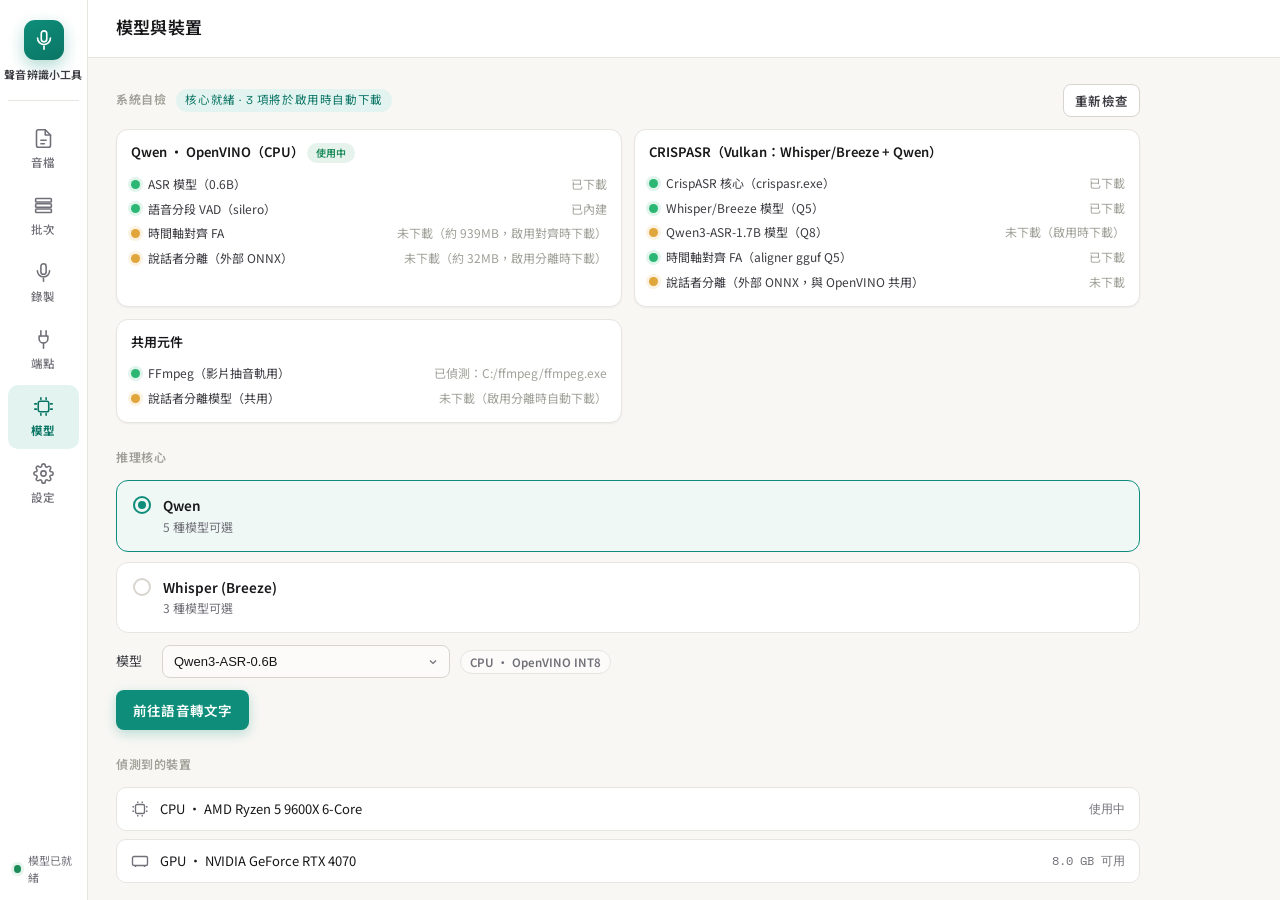
==== webview/index.html @ a803c97b "feat: split/merge subtitle lines in the editor, keeping the timeline (upstream #19) Shift+Enter whil" ====
<!DOCTYPE html>
<html lang="zh-Hant">
<head>
<meta charset="utf-8">
<meta name="viewport" content="width=device-width, initial-scale=1, viewport-fit=cover">
<title>聲音辨識小工具</title>
<link rel="icon" type="image/png" href="favicon.png">
<link rel="preconnect" href="https://fonts.googleapis.com">
<link rel="preconnect" href="https://fonts.gstatic.com" crossorigin>
<link href="https://fonts.googleapis.com/css2?family=Space+Grotesk:wght@500;600;700&family=Noto+Sans+TC:wght@400;500;700&family=Space+Mono:wght@400;700&display=swap" rel="stylesheet">
<link rel="stylesheet" href="css/app.css">
</head>
<body>
<div class="app">

  <!-- ════════════ 側欄 ════════════ -->
  <aside class="sidebar">
    <div class="brand">
      <div class="logo" title="聲音辨識小工具">
        <svg viewBox="0 0 24 24" fill="none" stroke="currentColor" stroke-width="1.8" stroke-linecap="round" stroke-linejoin="round">
          <rect x="9" y="2" width="6" height="12" rx="3"></rect>
          <path d="M5 10a7 7 0 0 0 14 0"></path>
          <line x1="12" y1="19" x2="12" y2="22"></line>
        </svg>
      </div>
      <div class="name">聲音辨識小工具</div>
    </div>

    <nav class="nav" id="nav">
      <button class="nav-item active" data-view="file">
        <svg viewBox="0 0 24 24" fill="none" stroke="currentColor" stroke-width="1.8" stroke-linecap="round" stroke-linejoin="round"><path d="M14 2H6a2 2 0 0 0-2 2v16a2 2 0 0 0 2 2h12a2 2 0 0 0 2-2V8z"/><path d="M14 2v6h6"/><path d="M9 14h6M9 18h4"/></svg>
        <span class="lbl" data-i18n="nav.file">音檔</span>
      </button>
      <button class="nav-item" data-view="batch">
        <svg viewBox="0 0 24 24" fill="none" stroke="currentColor" stroke-width="1.8" stroke-linecap="round" stroke-linejoin="round"><rect x="3" y="4" width="18" height="4" rx="1"/><rect x="3" y="10" width="18" height="4" rx="1"/><rect x="3" y="16" width="18" height="4" rx="1"/></svg>
        <span class="lbl" data-i18n="nav.batch">批次</span>
      </button>
      <button class="nav-item" data-view="record">
        <svg viewBox="0 0 24 24" fill="none" stroke="currentColor" stroke-width="1.8" stroke-linecap="round" stroke-linejoin="round"><rect x="9" y="2" width="6" height="12" rx="3"/><path d="M5 10a7 7 0 0 0 14 0"/><line x1="12" y1="19" x2="12" y2="22"/></svg>
        <span class="lbl" data-i18n="nav.record">錄製</span>
      </button>
      <button class="nav-item" data-view="endpoint">
        <svg viewBox="0 0 24 24" fill="none" stroke="currentColor" stroke-width="1.8" stroke-linecap="round" stroke-linejoin="round"><path d="M9 2v6M15 2v6"/><path d="M7 8h10v3a5 5 0 0 1-10 0z"/><path d="M12 16v6"/></svg>
        <span class="lbl" data-i18n="nav.endpoint">端點</span>
      </button>
      <button class="nav-item" data-view="model">
        <svg viewBox="0 0 24 24" fill="none" stroke="currentColor" stroke-width="1.8" stroke-linecap="round" stroke-linejoin="round"><rect x="6" y="6" width="12" height="12" rx="2"/><path d="M9 2v2M15 2v2M9 20v2M15 20v2M2 9h2M2 15h2M20 9h2M20 15h2"/></svg>
        <span class="lbl" data-i18n="nav.model">模型</span>
      </button>
      <button class="nav-item" data-view="settings">
        <svg viewBox="0 0 24 24" fill="none" stroke="currentColor" stroke-width="1.8" stroke-linecap="round" stroke-linejoin="round"><circle cx="12" cy="12" r="3"/><path d="M19.4 15a1.65 1.65 0 0 0 .33 1.82l.06.06a2 2 0 1 1-2.83 2.83l-.06-.06a1.65 1.65 0 0 0-1.82-.33 1.65 1.65 0 0 0-1 1.51V21a2 2 0 0 1-4 0v-.09A1.65 1.65 0 0 0 9 19.4a1.65 1.65 0 0 0-1.82.33l-.06.06a2 2 0 1 1-2.83-2.83l.06-.06a1.65 1.65 0 0 0 .33-1.82 1.65 1.65 0 0 0-1.51-1H3a2 2 0 0 1 0-4h.09A1.65 1.65 0 0 0 4.6 9a1.65 1.65 0 0 0-.33-1.82l-.06-.06a2 2 0 1 1 2.83-2.83l.06.06a1.65 1.65 0 0 0 1.82.33H9a1.65 1.65 0 0 0 1-1.51V3a2 2 0 0 1 4 0v.09a1.65 1.65 0 0 0 1 1.51 1.65 1.65 0 0 0 1.82-.33l.06-.06a2 2 0 1 1 2.83 2.83l-.06.06a1.65 1.65 0 0 0-.33 1.82V9a1.65 1.65 0 0 0 1.51 1H21a2 2 0 0 1 0 4h-.09a1.65 1.65 0 0 0-1.51 1z"/></svg>
        <span class="lbl" data-i18n="nav.settings">設定</span>
      </button>
    </nav>

    <div class="side-foot">
      <div class="status-dot" id="model-status">
        <span class="dot"></span><span class="t">模型已就緒</span>
      </div>
    </div>
  </aside>

  <!-- ════════════ 主區 ════════════ -->
  <div class="main">
    <header class="topbar">
      <h1 id="view-title">音檔轉字幕</h1>
      <div class="ctx" id="view-ctx"></div>
    </header>

    <div class="view-host">

      <!-- ───── 音檔轉字幕 ───── -->
      <section class="view active" data-view="file">
        <div class="drop" id="drop">
          <div class="ico"><svg viewBox="0 0 24 24" fill="none" stroke="currentColor" stroke-width="1.7" stroke-linecap="round" stroke-linejoin="round"><path d="M12 3v12"/><path d="M7 10l5 5 5-5"/><path d="M5 21h14"/></svg></div>
          <div class="big" data-i18n-html="file.dropBig">拖曳音訊到此，或<b>點擊選擇檔案</b></div>
          <div class="sub" data-i18n="file.dropSub">支援 mp3 / wav / m4a / 影片音軌</div>
        </div>

        <div class="controls">
          <button class="btn btn-primary" id="btn-run" disabled>
            <svg viewBox="0 0 24 24" fill="currentColor"><path d="M8 5v14l11-7z"/></svg><span data-i18n="file.run">開始轉換</span>
          </button>
          <button class="btn btn-ghost" id="btn-open-dir" disabled>
            <svg viewBox="0 0 24 24" fill="none" stroke="currentColor" stroke-width="1.8" stroke-linecap="round" stroke-linejoin="round"><path d="M3 7a2 2 0 0 1 2-2h4l2 2h8a2 2 0 0 1 2 2v8a2 2 0 0 1-2 2H5a2 2 0 0 1-2-2z"/></svg><span data-i18n="file.openDir">開啟輸出資料夾</span>
          </button>
          <button class="btn btn-ghost" id="btn-save-sub" disabled>
            <svg viewBox="0 0 24 24" fill="none" stroke="currentColor" stroke-width="1.8" stroke-linecap="round" stroke-linejoin="round"><path d="M21 15v4a2 2 0 0 1-2 2H5a2 2 0 0 1-2-2v-4"/><path d="M7 10l5 5 5-5"/><path d="M12 15V3"/></svg><span data-i18n="file.saveSub">字幕存檔</span>
          </button>
          <!-- 字幕驗證：對應模組於 WebView 上尚未重新規劃，暫時隱藏 -->
          <button class="btn btn-ghost" id="btn-verify" hidden disabled>
            <svg viewBox="0 0 24 24" fill="none" stroke="currentColor" stroke-width="1.8" stroke-linecap="round" stroke-linejoin="round"><circle cx="11" cy="11" r="7"/><path d="m21 21-4.3-4.3"/></svg><span data-i18n="file.verify">字幕驗證</span>
          </button>
          <div class="sp"></div>
          <select class="select" id="sel-lang" data-i18n-title="file.diar"><option value="" data-i18n="common.langAuto">語言 自動</option></select>
          <label class="switch"><input type="checkbox" id="sw-diar" checked><span class="track"></span><span data-i18n="file.diar">說話者分離</span></label>
          <select class="select" id="sel-spk" title="人數">
            <option value="auto" data-i18n="common.spkAuto">人數 自動</option>
            <option>2</option><option>3</option><option>4</option><option>5</option><option>6</option>
          </select>
          <label class="switch"><input type="checkbox" id="sw-align" checked><span class="track"></span><span data-i18n="file.align">時間軸對齊</span></label>
        </div>

        <div class="hint-head">
          <div class="l"><span class="t" data-i18n="file.hintTitle">辨識提示（可選）</span><span class="d" data-i18n="file.hintDesc">貼入歌詞、關鍵字或背景說明，可提升辨識準確度</span></div>
          <button class="btn btn-ghost btn-sm" id="btn-load-txt" data-i18n="file.loadTxt">讀入 TXT…</button>
        </div>
        <textarea class="input" id="hint-box" data-i18n-ph="file.hintPh" placeholder="例如：本段為產品行銷 Podcast，會出現「轉換率」「漏斗」等行銷術語…"></textarea>

        <div class="progress" id="progress" hidden>
          <div class="meta"><span class="s" id="prog-status">辨識中 · 第 5/8 段</span><span class="p" id="prog-pct">68%</span></div>
          <div class="bar"><i id="prog-bar" style="width:68%"></i></div>
        </div>

        <!-- Signature：波形 + 字幕卡 -->
        <div class="result" id="result" hidden>
          <div class="sec-title" data-i18n="file.resultTitle">辨識結果</div>
          <div class="wave-panel">
            <div class="wave" id="wave"></div>
            <div class="wave-time"><span>00:00</span><span id="wave-dur">00:00</span></div>
            <div id="seg-strip" class="seg-strip"></div>
            <div class="wave-ctrls">
              <button class="play-btn" id="wave-play" aria-label="播放／暫停">
                <svg viewBox="0 0 24 24" fill="currentColor"><path d="M8 5v14l11-7z"/></svg>
              </button>
              <button class="play-btn play-btn-ghost" id="wave-stop" aria-label="停止">
                <svg viewBox="0 0 24 24" fill="currentColor"><rect x="6" y="6" width="12" height="12" rx="2"/></svg>
              </button>
              <button class="play-btn play-btn-ghost" id="btn-karaoke" aria-label="卡拉OK模式" title="卡拉OK模式（逐字高亮）">
                <svg viewBox="0 0 24 24" fill="none" stroke="currentColor" stroke-width="1.9" stroke-linecap="round" stroke-linejoin="round"><path d="M12 2a3 3 0 0 0-3 3v6a3 3 0 0 0 6 0V5a3 3 0 0 0-3-3Z"/><path d="M5 11a7 7 0 0 0 14 0M12 18v4"/></svg>
              </button>
              <span class="play-time"><span id="wave-cur">00:00</span> · 點波形、字幕或下方區塊可跳播</span>
            </div>
          </div>
          <!-- 卡拉OK舞台：逐字高亮放大跳動（由字級 words 驅動）。預設隱藏，按麥克風鈕切換。 -->
          <div class="karaoke" id="karaoke" hidden>
            <div class="kara-line" id="kara-line"></div>
            <div class="kara-next" id="kara-next"></div>
          </div>
          <div class="subs" id="subs"></div>
        </div>

        <div class="log" id="file-log" hidden></div>
      </section>

      <!-- ───── 批次辨識 ───── -->
      <section class="view" data-view="batch">
        <div class="batch-head">
          <button class="btn btn-ghost" id="btn-batch-add"><svg viewBox="0 0 24 24" fill="none" stroke="currentColor" stroke-width="2" stroke-linecap="round"><path d="M12 5v14M5 12h14"/></svg><span data-i18n="batch.add">加入檔案</span></button>
          <button class="btn btn-primary" id="btn-batch-run"><svg viewBox="0 0 24 24" fill="currentColor"><path d="M8 5v14l11-7z"/></svg><span data-i18n="batch.run">全部開始</span></button>
          <label class="switch"><input type="checkbox" id="sw-batch-diar"><span class="track"></span><span data-i18n="file.diar">說話者分離</span></label>
          <select class="select" id="sel-batch-spk" title="人數">
            <option value="auto" data-i18n="common.spkAuto">人數 自動</option>
            <option>2</option><option>3</option><option>4</option><option>5</option><option>6</option>
          </select>
          <div class="sp"></div>
          <div class="summary" id="batch-summary">3 / 7 完成</div>
        </div>
        <div class="batch-list" id="batch-list"></div>
      </section>

      <!-- ───── 錄製轉換 ───── -->
      <section class="view" data-view="record">
        <div class="controls">
          <span style="font-size:13px;color:var(--ink-2);min-width:48px" data-i18n="record.mic">麥克風</span>
          <select class="select" id="rec-mic" style="min-width:240px" title="錄音輸入裝置"><option value="">預設麥克風</option></select>
          <button class="btn btn-ghost btn-sm" id="rec-mic-refresh" data-i18n="record.refresh">重新整理</button>
          <span class="chip chip-muted" id="rec-perm" hidden></span>
          <div class="sp"></div>
          <select class="select" id="rec-lang" title="辨識語言"><option value="" data-i18n="common.langAuto">語言 自動</option></select>
        </div>
        <div class="banner banner-warn" id="rec-perm-help" hidden style="margin-bottom:10px">
          <svg viewBox="0 0 24 24" fill="none" stroke="currentColor" stroke-width="1.9" stroke-linecap="round" stroke-linejoin="round"><path d="M10.3 3.9 1.8 18a2 2 0 0 0 1.7 3h17a2 2 0 0 0 1.7-3L13.7 3.9a2 2 0 0 0-3.4 0z"/><line x1="12" y1="9" x2="12" y2="13"/><line x1="12" y1="17" x2="12.01" y2="17"/></svg>
          <div data-i18n="record.permDenied">麥克風權限被拒。請在視窗右上角網址列的權限圖示中允許麥克風，或於系統設定開放本程式的麥克風存取後再試。</div>
        </div>
        <div class="card">
          <div class="rec-stage">
            <button class="rec-btn" id="rec-btn" aria-label="開始錄音">
              <svg viewBox="0 0 24 24" fill="none" stroke="currentColor" stroke-width="1.8" stroke-linecap="round" stroke-linejoin="round"><rect x="9" y="2" width="6" height="12" rx="3"/><path d="M5 10a7 7 0 0 0 14 0"/><line x1="12" y1="19" x2="12" y2="22"/></svg>
            </button>
            <div class="rec-timer" id="rec-timer">00:00</div>
            <div class="rec-live-wave" id="rec-live-wave" hidden></div>
            <div class="rec-note" data-i18n="record.note">錄製轉換：偵測到說話停頓時才辨識，句中短暫停頓不會中斷。按麥克風開始，再按一次結束並完成最後一段。</div>
          </div>
        </div>
        <div class="hint-head">
          <div class="l"><span class="t" data-i18n="record.liveTitle">即時字幕</span><span class="d" data-i18n="record.liveDesc">說完停頓自動辨識；可清除或依輸出格式存檔</span></div>
          <label class="switch" id="rec-autosave-wrap" hidden style="margin-right:6px"><input type="checkbox" id="rec-autosave"><span class="track"></span><span data-i18n="record.autosave">即時存檔</span></label>
          <button class="btn btn-ghost btn-sm" id="rec-clear" data-i18n="record.clear">清除</button>
          <button class="btn btn-ghost btn-sm" id="rec-save" disabled data-i18n="record.save">儲存字幕</button>
        </div>
        <div class="subs" id="rec-subs"><div class="sub-card"><span class="tc">— · —</span><div class="body"><div class="txt" style="color:var(--muted)" data-i18n="record.placeholder">開始錄音後，辨識結果會逐段出現在這裡。</div></div></div></div>
      </section>

      <!-- ───── 端點 ───── -->
      <section class="view" data-view="endpoint">
        <div class="card">
          <div class="row">
            <div class="label"><div class="t">OpenAI 相容轉錄服務</div><div class="d">讓手機或其他程式透過區網上傳音檔辨識</div></div>
            <span class="chip chip-ok" id="ep-state"><span style="font-size:9px">●</span> 執行中</span>
            <label class="switch"><input type="checkbox" id="sw-endpoint" checked><span class="track"></span>啟動服務</label>
          </div>
        </div>

        <div class="sec-title">連線資訊</div>
        <div class="ep-grid">
          <div class="card">
            <div class="d" style="font-size:12px;color:var(--muted);margin-bottom:7px">上傳網頁（手機掃 QR 或開啟）</div>
            <div class="qr-row">
              <img id="ep-qr" class="qr" alt="上傳網頁 QR" hidden>
              <div class="qr-side">
                <div class="copy-field"><code id="ep-url">http://192.168.1.20:11435/?k=•••••</code><button class="btn btn-ghost btn-sm" data-copy="#ep-url">複製</button></div>
                <div class="qr-hint" id="ep-qr-hint">同網段裝置可掃此 QR 直接開啟上傳頁</div>
              </div>
            </div>
          </div>
          <div class="card">
            <div class="d" style="font-size:12px;color:var(--muted);margin-bottom:7px">存取金鑰（等同密碼）</div>
            <div class="copy-field"><code id="ep-key">••••••••••••</code><button class="btn btn-ghost btn-sm" id="btn-reveal-key">顯示</button><button class="btn btn-ghost btn-sm" id="btn-newkey">重設</button></div>
          </div>
        </div>

        <div class="sec-title">對外臨時網址（Cloudflare）</div>
        <div class="card">
          <div class="row">
            <div class="label"><div class="t">建立對外網址</div><div class="d">透過 Cloudflare 臨時通道讓外網（非同網段）也能上傳；每次重啟網址會變，首次使用會下載 cloudflared（約 25MB）</div></div>
            <span class="chip chip-muted" id="cf-state"><span style="font-size:9px">●</span> 未啟用</span>
            <label class="switch"><input type="checkbox" id="sw-tunnel"><span class="track"></span>對外</label>
          </div>
          <div class="cf-warn">⚠️ 網址含金鑰（等同密碼），任何取得「完整網址」的人都能上傳、消耗你的 CPU/GPU。用完請立即關閉，勿外流網址／QR。</div>
          <div class="cf-body qr-row" id="cf-body" hidden>
            <img id="cf-qr" class="qr" alt="外網臨時網址 QR" hidden>
            <div class="qr-side">
              <div class="copy-field"><code id="cf-url">（建立中…）</code><button class="btn btn-ghost btn-sm" data-copy="#cf-url">複製</button></div>
              <div class="qr-hint">外網臨時網址（含金鑰）— 掃描或複製給遠端裝置</div>
            </div>
          </div>
          <div class="cf-status" id="cf-status"></div>
        </div>

        <div class="sec-title">設定</div>
        <div class="card">
          <div class="row"><div class="label"><div class="t">監聽埠</div></div><input class="input mono" id="ep-port" value="11435" style="width:110px"></div>
          <div class="row"><div class="label"><div class="t">端點路徑</div><div class="d">OpenAI Whisper 相容，可直接替換 base URL 使用</div></div></div>
          <div class="endpoint-line"><span class="verb">POST</span> /v1/audio/transcriptions</div>
        </div>
      </section>

      <!-- ───── 模型 ───── -->
      <section class="view" data-view="model">
        <div class="sec-title" style="display:flex;align-items:center;gap:10px">
          <span data-i18n="model.health">系統自檢</span>
          <span class="chip chip-muted" id="health-sum" style="font-weight:400">檢查中…</span>
          <button class="btn btn-ghost btn-sm" id="btn-health-recheck" style="margin-left:auto" data-i18n="model.recheck">重新檢查</button>
        </div>
        <div id="health-panel" class="health-panel"></div>

        <div class="sec-title" data-i18n="model.core">推理核心</div>
        <div class="radio-cards" id="core-cards"></div>
        <div class="model-pick" style="display:flex;align-items:center;gap:10px;margin-top:12px;flex-wrap:wrap">
          <span style="font-size:13px;color:var(--ink-2);min-width:36px" data-i18n="model.model">模型</span>
          <select class="select" id="model-select" style="min-width:250px"></select>
          <span class="chip chip-muted" id="model-arch"></span>
        </div>
        <div id="model-note" class="banner banner-warn" hidden style="margin-top:10px"></div>
        <div id="model-msg"></div>

        <div class="model-load-row" style="display:flex;align-items:center;gap:12px;margin-top:12px">
          <button class="btn btn-primary" id="btn-model-load">下載並載入模型</button>
          <div class="progress" id="model-progress" hidden style="flex:1;margin:0">
            <div class="meta"><span class="s" id="model-prog-status">準備中…</span><span class="p" id="model-prog-pct">0%</span></div>
            <div class="bar"><i id="model-prog-bar" style="width:0%"></i></div>
          </div>
        </div>

        <div class="sec-title" data-i18n="model.devices">偵測到的裝置</div>
        <div class="dev-list" id="dev-list">
          <div class="dev"><span class="ic"><svg viewBox="0 0 24 24" fill="none" stroke="currentColor" stroke-width="1.8"><rect x="6" y="6" width="12" height="12" rx="2"/><path d="M9 2v2M15 2v2M9 20v2M15 20v2M2 9h2M2 15h2M20 9h2M20 15h2"/></svg></span><span class="nm">CPU · AMD Ryzen 5 9600X 6-Core</span><span class="vram">使用中</span></div>
          <div class="dev"><span class="ic"><svg viewBox="0 0 24 24" fill="none" stroke="currentColor" stroke-width="1.8"><rect x="2" y="6" width="20" height="12" rx="2"/><path d="M6 18v2M18 18v2"/></svg></span><span class="nm">GPU · NVIDIA GeForce RTX 4070</span><span class="vram">8.0 GB 可用</span></div>
        </div>

        <div class="sec-title" data-i18n="model.diag">診斷</div>
        <div class="banner banner-warn" id="gpu-diag">
          <svg viewBox="0 0 24 24" fill="none" stroke="currentColor" stroke-width="1.9" stroke-linecap="round" stroke-linejoin="round"><path d="M10.3 3.9 1.8 18a2 2 0 0 0 1.7 3h17a2 2 0 0 0 1.7-3L13.7 3.9a2 2 0 0 0-3.4 0z"/><line x1="12" y1="9" x2="12" y2="13"/><line x1="12" y1="17" x2="12.01" y2="17"/></svg>
          <div>GPU 偵測由 <code style="font-family:var(--font-mono)">crispasr.exe --diagnostics</code> 進行；若未列出獨立顯示卡，請更新顯卡 / Vulkan 驅動後重試。</div>
        </div>
      </section>

      <!-- ───── 設定 ───── -->
      <section class="view settings" data-view="settings">
        <div class="card">
          <div class="row"><div class="label"><div class="t" data-i18n="set.scale">介面縮放</div><div class="d" data-i18n="set.scaleDesc">調整文字與控制項大小</div></div>
            <input type="range" class="slider" id="set-scale" min="80" max="150" step="5" value="100"><span class="slider-val" id="set-scale-val">100%</span></div>
          <div class="row"><div class="label"><div class="t" data-i18n="set.format">輸出格式</div><div class="d" data-i18n="set.formatDesc">全域預設，影響單檔／批次／端點</div></div>
            <div class="seg" id="set-format"><button class="on" data-v="srt" data-i18n="set.fmtSrt">SRT 字幕</button><button data-v="txt" data-i18n="set.fmtTxt">純文字</button></div></div>
          <div class="row"><div class="label"><div class="t" data-i18n="set.vad">語音偵測靈敏度（VAD）</div><div class="d" data-i18n="set.vadDesc">降低閾值可減少漏識（被當成空白的片段可能有聲音）；提高則減少假陽性。預設 0.50</div></div>
            <input type="range" class="slider" id="set-vad" min="0.30" max="0.80" step="0.01" value="0.50"><span class="slider-val" id="set-vad-val">0.50</span></div>
          <div class="row"><div class="label"><div class="t" data-i18n="set.chunk">每段最長秒數（字級對齊）</div><div class="d" data-i18n="set.chunkDesc">調短可減少長段歌詞／語音「段尾字級逐漸跑掉、換段才歸位」的漂移。實際上限依模型自動夾低（0.6B 30s、1.7B 10s）；CrispASR 走自身視窗，不受此設定影響。</div></div>
            <input type="range" class="slider" id="set-chunk" min="5" max="30" step="1" value="30"><span class="slider-val" id="set-chunk-val">30s</span></div>
          <div class="row"><div class="label"><div class="t" data-i18n="set.vocab">簡繁詞彙轉換</div><div class="d" data-i18n="set.vocabDesc">把模型輸出轉成在地用語</div></div>
            <div class="seg" id="set-vocab"><button data-v="off" data-i18n="set.vocabOff">關閉</button><button class="on" data-v="s2twp" data-i18n="set.vocabTW">台灣用語</button><button data-v="s2t" data-i18n="set.vocabStd">標準</button></div></div>
          <div class="row"><div class="label"><div class="t" data-i18n="set.mirror">HuggingFace 鏡像站</div><div class="d" data-i18n="set.mirrorDesc">下載模型較慢時可改用鏡像</div></div>
            <input class="input mono" id="set-mirror" placeholder="hf-mirror.com" style="width:200px"></div>
          <div class="row"><div class="label"><div class="t" data-i18n="set.ffmpeg">FFmpeg 路徑</div><div class="d" data-i18n="set.ffmpegDesc">處理影片音軌所需（留空則需要時自動下載）</div></div>
            <div class="with-browse"><input class="input mono" id="set-ffmpeg" placeholder="（留空＝自動偵測／需要時下載）" style="width:240px"><span class="chip chip-muted" id="ff-detected" hidden>已偵測</span></div></div>
          <div class="row"><div class="label"><div class="t" data-i18n="set.theme">外觀主題</div></div>
            <div class="seg" id="set-theme"><button class="on" data-v="light" data-i18n="set.themeLight">淺色</button><button data-v="dark" data-i18n="set.themeDark">深色</button><button data-v="system" data-i18n="set.themeSystem">跟隨系統</button></div></div>
          <div class="row"><div class="label"><div class="t" data-i18n="set.lang">介面語言</div></div>
            <select class="select" id="set-lang"><option>繁體中文</option><option>简体中文</option><option>English</option></select></div>
        </div>
        <div class="card" style="margin-top:14px;display:flex;align-items:center;gap:12px">
          <div class="label"><div class="t" style="font-size:13px">聲音辨識小工具 <span class="chip chip-muted" id="app-version">v—</span></div><div class="d" data-i18n="set.appDesc">本地推理 · 資料不離開你的電腦</div></div>
          <div class="sp" style="flex:1"></div>
          <button class="btn btn-ghost btn-sm" id="btn-check-update" data-i18n="set.checkUpdate">檢查更新</button>
        </div>
      </section>

    </div>
  </div>
</div>

<input id="hidden-file" type="file" accept="audio/*,video/*" style="display:none">
<script src="js/bridge.js"></script>
<script src="js/i18n.js"></script>
<script src="js/segments.js"></script>
<script src="js/app.js"></script>
</body>
</html>
---- webview/css/app.css ----
/* ============================================================
   聲音辨識 — 共用 WebView 前端設計系統（B 版 · 淺色 teal）
   三版共用：桌面 pywebview / 端點 HTTP / 純展示 mock
   設計 token 嚴格依「淺色清爽編輯室風」方向，刻意避開
   暖奶油+襯線+赤陶的 AI 模板。強調色 = 深湖綠 teal，
   對應「音量／收音訊號」語意。
   ============================================================ */

:root {
  /* ── 色彩 token ───────────────────────────── */
  --paper:        #F8F7F4;   /* app 背景：暖中性紙白 */
  --panel:        #FFFFFF;   /* 卡片／面板 */
  --panel-2:      #FCFBF9;   /* 次級面板（側欄、輸入底） */
  --ink:          #17171A;   /* 主要文字 */
  --ink-2:        #3A3A40;   /* 次主文字 */
  --muted:        #707078;   /* 次要文字 */
  --faint:        #A0A099;   /* 最弱文字 */
  --line:         #E7E5E0;   /* 髮絲線 */
  --line-strong:  #D8D5CE;

  --accent:       #0E8E7A;   /* 深湖綠（主行動 / 作用波形 / 作用導覽）*/
  --accent-strong:#0B7565;
  --accent-soft:  #E3F4F0;   /* 強調淡底 */
  --accent-tint:  #F0F8F6;

  --live:         #E5484D;   /* 錄製紅（僅即時錄製態）*/
  --live-soft:    #FCEBEC;
  --ok:           #1C8C5A;   /* 成功 / 完成 */
  --ok-soft:      #E6F3EC;

  /* 診斷／警示橫幅（沉穩琥珀，非警報感）*/
  --warn-bg:      #FBF4E6;
  --warn-fg:      #8A6312;
  --warn-line:    #ECDCB6;

  /* ── 尺寸 / 形狀 ─────────────────────────── */
  --r-card: 12px;
  --r-btn:  8px;
  --r-pill: 999px;

  /* ── 陰影（極克制，僅一組 token）─────────── */
  --shadow-sm: 0 1px 2px rgba(20,20,30,.05);
  --shadow:    0 1px 2px rgba(20,20,30,.04), 0 6px 18px rgba(20,20,30,.06);

  /* ── 字體 ────────────────────────────────── */
  --font-ui:   "Noto Sans TC", "Microsoft JhengHei", system-ui, -apple-system, "Segoe UI", sans-serif;
  --font-disp: "Space Grotesk", "Noto Sans TC", "Microsoft JhengHei", system-ui, sans-serif;
  --font-mono: "Space Mono", "JetBrains Mono", "Consolas", "Microsoft JhengHei", monospace;

  --side-w: 88px;
}

/* ── 深色主題：覆寫色彩 token（其餘版面共用，因全站走 var()）──────────
   由 JS 依設定把 data-theme="dark" 掛到 <html>；system 模式會解析成 light/dark。
   視窗標題列另由 app_webview 依同一設定同步深淺（DWM）。 */
:root[data-theme="dark"] {
  --paper:        #15161A;
  --panel:        #1E2026;
  --panel-2:      #191A1F;
  --ink:          #ECEDEF;
  --ink-2:        #C6C7CC;
  --muted:        #9597A0;
  --faint:        #6A6C75;
  --line:         #2C2E36;
  --line-strong:  #3A3D47;

  --accent:       #18A892;
  --accent-strong:#13917D;
  --accent-soft:  #14322D;
  --accent-tint:  #122220;

  --live:         #FF5C61;
  --live-soft:    #3A1F21;
  --ok:           #2BB070;
  --ok-soft:      #15321F;

  --warn-bg:      #2E2716;
  --warn-fg:      #E6B968;
  --warn-line:    #4A3E20;

  --shadow-sm: 0 1px 2px rgba(0,0,0,.35);
  --shadow:    0 1px 2px rgba(0,0,0,.30), 0 6px 18px rgba(0,0,0,.40);
}

/* ── 重置 ─────────────────────────────────── */
* { box-sizing: border-box; }
html, body { margin: 0; height: 100%; }
/* hidden 屬性必須勝過 .banner/.rec-live-wave 等 display:flex 類別（否則 el.hidden 無效）*/
[hidden] { display: none !important; }
body {
  font-family: var(--font-ui);
  color: var(--ink);
  background: var(--paper);
  font-size: 14px;
  line-height: 1.55;
  -webkit-font-smoothing: antialiased;
  text-rendering: optimizeLegibility;
}
button { font-family: inherit; }
::selection { background: var(--accent-soft); }

/* 捲軸（淺色細緻）*/
* { scrollbar-width: thin; scrollbar-color: var(--line-strong) transparent; }
*::-webkit-scrollbar { width: 9px; height: 9px; }
*::-webkit-scrollbar-thumb { background: var(--line-strong); border-radius: 8px; }
*::-webkit-scrollbar-track { background: transparent; }

/* 焦點環（鍵盤可見）*/
:focus-visible {
  outline: 2px solid var(--accent);
  outline-offset: 2px;
  border-radius: 6px;
}

/* ============================================================
   版面骨架
   ============================================================ */
.app { display: flex; height: 100vh; overflow: hidden; }

/* ── 側欄 ─────────────────────────────────── */
.sidebar {
  width: var(--side-w);
  flex: 0 0 var(--side-w);
  background: var(--panel);
  border-right: 1px solid var(--line);
  display: flex;
  flex-direction: column;
  align-items: stretch;
  padding: 16px 8px 12px;
}
.brand {
  display: flex; flex-direction: column; align-items: center;
  gap: 7px; padding: 4px 0 16px; margin-bottom: 8px;
  border-bottom: 1px solid var(--line);
}
.brand .logo {
  width: 40px; height: 40px; border-radius: 11px;
  display: grid; place-items: center;
  background: linear-gradient(150deg, var(--accent), var(--accent-strong));
  color: #fff; box-shadow: 0 6px 16px rgba(14,142,122,.32);
}
.brand .logo svg { width: 22px; height: 22px; }
.brand .name {
  font-family: var(--font-disp);
  font-size: 11px; font-weight: 600; letter-spacing: .2px;
  color: var(--ink-2); white-space: nowrap;
}

.nav { display: flex; flex-direction: column; gap: 3px; margin-top: 8px; }
.nav-item {
  appearance: none; border: 0; background: transparent; cursor: pointer;
  display: flex; flex-direction: column; align-items: center; gap: 5px;
  padding: 11px 4px; border-radius: 10px;
  color: var(--muted); transition: background .15s, color .15s;
}
.nav-item svg { width: 21px; height: 21px; }
.nav-item .lbl { font-size: 11.5px; font-weight: 500; letter-spacing: .2px; }
.nav-item:hover { background: var(--panel-2); color: var(--ink-2); }
.nav-item.active { background: var(--accent-soft); color: var(--accent-strong); }
.nav-item.active .lbl { font-weight: 700; }

.side-foot { margin-top: auto; padding: 10px 6px 2px; }
.status-dot {
  display: flex; align-items: center; gap: 7px; justify-content: center;
  font-size: 11px; color: var(--muted);
}
.status-dot .dot {
  width: 8px; height: 8px; border-radius: 50%;
  background: var(--ok); box-shadow: 0 0 0 3px var(--ok-soft);
}
.status-dot.loading .dot { background: var(--warn-fg); box-shadow: 0 0 0 3px var(--warn-bg); }
.status-dot.off .dot { background: var(--faint); box-shadow: 0 0 0 3px var(--line); }

/* ── 主區 ─────────────────────────────────── */
.main { flex: 1; display: flex; flex-direction: column; min-width: 0; }
.topbar {
  height: 58px; flex: 0 0 58px;
  display: flex; align-items: center; justify-content: space-between;
  padding: 0 28px; border-bottom: 1px solid var(--line);
  background: var(--panel);
}
.topbar h1 {
  font-family: var(--font-disp);
  font-size: 17px; font-weight: 600; margin: 0; letter-spacing: .2px;
}
.topbar .ctx { font-size: 12.5px; color: var(--muted); display: flex; align-items: center; gap: 10px; }

.view-host { flex: 1; overflow-y: auto; }
.view { display: none; padding: 26px 28px 40px; max-width: 1080px; }
.view.active { display: block; }

/* 區段標題 */
.sec-title {
  font-family: var(--font-disp);
  font-size: 12px; font-weight: 600; letter-spacing: .6px;
  text-transform: uppercase; color: var(--faint);
  margin: 26px 0 12px;
}
.sec-title:first-child { margin-top: 0; }

/* ============================================================
   通用元件
   ============================================================ */
.card {
  background: var(--panel); border: 1px solid var(--line);
  border-radius: var(--r-card); padding: 18px; box-shadow: var(--shadow-sm);
}
.card + .card { margin-top: 14px; }

/* 按鈕 */
.btn {
  appearance: none; cursor: pointer; border: 1px solid transparent;
  border-radius: var(--r-btn); padding: 9px 16px;
  font-size: 13.5px; font-weight: 600; letter-spacing: .2px;
  display: inline-flex; align-items: center; gap: 7px;
  transition: background .15s, border-color .15s, color .15s, transform .05s;
}
.btn:active { transform: translateY(1px); }
.btn svg { width: 15px; height: 15px; }
.btn-primary { background: var(--accent); color: #fff; box-shadow: 0 4px 12px rgba(14,142,122,.26); }
.btn-primary:hover { background: var(--accent-strong); }
.btn-ghost { background: var(--panel); color: var(--ink-2); border-color: var(--line-strong); }
.btn-ghost:hover { background: var(--panel-2); border-color: var(--muted); }
.btn:disabled { opacity: .45; cursor: default; box-shadow: none; transform: none; }
.btn-sm { padding: 6px 11px; font-size: 12.5px; }

/* 開關（toggle switch）*/
.switch { display: inline-flex; align-items: center; gap: 9px; cursor: pointer; font-size: 13px; color: var(--ink-2); user-select: none; }
.switch input { position: absolute; opacity: 0; width: 0; height: 0; }
.switch .track {
  width: 38px; height: 22px; border-radius: var(--r-pill);
  background: var(--line-strong); position: relative; transition: background .18s;
  flex: 0 0 auto;
}
.switch .track::after {
  content: ""; position: absolute; top: 2px; left: 2px;
  width: 18px; height: 18px; border-radius: 50%; background: #fff;
  box-shadow: var(--shadow-sm); transition: transform .18s;
}
.switch input:checked + .track { background: var(--accent); }
.switch input:checked + .track::after { transform: translateX(16px); }
.switch input:focus-visible + .track { outline: 2px solid var(--accent); outline-offset: 2px; }

/* 分段控制 segmented */
.seg {
  display: inline-flex; padding: 3px; gap: 2px;
  background: var(--panel-2); border: 1px solid var(--line); border-radius: 9px;
}
.seg button {
  appearance: none; border: 0; background: transparent; cursor: pointer;
  padding: 6px 14px; border-radius: 6px; font-size: 12.5px; font-weight: 600;
  color: var(--muted); transition: .15s;
}
.seg button:hover { color: var(--ink-2); }
.seg button.on { background: var(--panel); color: var(--accent-strong); box-shadow: var(--shadow-sm); }

/* 下拉 select */
.select {
  appearance: none; background: var(--panel-2); color: var(--ink);
  border: 1px solid var(--line-strong); border-radius: var(--r-btn);
  padding: 8px 30px 8px 11px; font-size: 13px; cursor: pointer;
  background-image: url("data:image/svg+xml,%3Csvg xmlns='http://www.w3.org/2000/svg' width='12' height='12' viewBox='0 0 24 24' fill='none' stroke='%23707078' stroke-width='2.4'%3E%3Cpath d='M6 9l6 6 6-6'/%3E%3C/svg%3E");
  background-repeat: no-repeat; background-position: right 10px center;
}
.input {
  background: var(--panel-2); color: var(--ink);
  border: 1px solid var(--line-strong); border-radius: var(--r-btn);
  padding: 9px 11px; font-size: 13px; width: 100%;
}
.input::placeholder { color: var(--faint); }
.input.mono { font-family: var(--font-mono); }

/* chip / 標籤 */
.chip {
  display: inline-flex; align-items: center; gap: 5px;
  padding: 3px 9px; border-radius: var(--r-pill);
  font-size: 11.5px; font-weight: 600; line-height: 1.4;
}
.chip-accent { background: var(--accent-soft); color: var(--accent-strong); }
.chip-ok { background: var(--ok-soft); color: var(--ok); }
.chip-muted { background: var(--panel-2); color: var(--muted); border: 1px solid var(--line); }
.chip-live { background: var(--live-soft); color: var(--live); }

/* 行：左標籤右控制 */
.row {
  display: flex; align-items: center; gap: 14px;
  padding: 13px 2px; border-bottom: 1px solid var(--line);
}
.row:last-child { border-bottom: 0; }
.row .label { flex: 1; }
.row .label .t { font-size: 13.5px; font-weight: 500; color: var(--ink); }
.row .label .d { font-size: 12px; color: var(--muted); margin-top: 1px; }

/* 控制列（按鈕＋開關水平排）*/
.controls { display: flex; align-items: center; flex-wrap: wrap; gap: 14px; margin-top: 14px; }
.controls .sp { flex: 1; }

/* ============================================================
   音檔視圖：拖放區
   ============================================================ */
.drop {
  border: 1.5px dashed var(--line-strong); border-radius: var(--r-card);
  padding: 38px 20px; text-align: center; cursor: pointer;
  transition: border-color .15s, background .15s;
  background: var(--panel);
}
.drop:hover { border-color: var(--accent); background: var(--accent-tint); }
.drop.hot { border-color: var(--accent); background: var(--accent-soft); }
.drop .ico { color: var(--accent); margin-bottom: 8px; }
.drop .ico svg { width: 30px; height: 30px; }
.drop .big { font-size: 14.5px; font-weight: 600; color: var(--ink); }
.drop .big b { color: var(--accent-strong); }
.drop .sub { font-size: 12px; color: var(--muted); margin-top: 4px; }
.drop.has-file { border-style: solid; border-color: var(--line); padding: 20px; }
.file-chip {
  display: inline-flex; align-items: center; gap: 9px;
  background: var(--accent-soft); color: var(--accent-strong);
  border-radius: var(--r-pill); padding: 7px 8px 7px 14px; font-size: 13px; font-weight: 600;
}
.file-chip .meta { color: var(--accent); font-weight: 500; font-family: var(--font-mono); font-size: 11.5px; }
.file-chip .x {
  width: 22px; height: 22px; border-radius: 50%; border: 0; cursor: pointer;
  background: rgba(14,142,122,.14); color: var(--accent-strong);
  display: grid; place-items: center; font-size: 14px; line-height: 1;
}

/* 提示框（可摺疊）*/
.hint-head { display: flex; align-items: center; justify-content: space-between; margin: 18px 0 8px; }
.hint-head .l { display: flex; align-items: baseline; gap: 8px; }
.hint-head .l .t { font-size: 13px; font-weight: 600; }
.hint-head .l .d { font-size: 11.5px; color: var(--faint); }
textarea.input { resize: vertical; min-height: 64px; font-size: 13px; line-height: 1.6; }

/* 進度 */
.progress { margin-top: 18px; }
.progress .meta { display: flex; justify-content: space-between; font-size: 12.5px; margin-bottom: 6px; }
.progress .meta .s { color: var(--ink-2); font-weight: 500; }
.progress .meta .p { color: var(--accent-strong); font-family: var(--font-mono); font-weight: 700; }
.bar { height: 7px; border-radius: 5px; background: var(--line); overflow: hidden; }
.bar > i { display: block; height: 100%; width: 0; border-radius: 5px;
  background: linear-gradient(90deg, var(--accent), var(--accent-strong)); transition: width .3s ease; }

/* ============================================================
   Signature：波形 + 時間軸字幕卡
   ============================================================ */
.result { margin-top: 22px; }
/* 波形＋播放控制常駐：捲動字幕時釘在捲動容器（.view-host）頂端，
   像歌詞播放器一樣保持波形/播放頭/播放鈕可見。面板為不透明背景，
   字幕由下方滑過不會穿透。 */
.wave-panel {
  background: var(--panel); border: 1px solid var(--line);
  border-radius: var(--r-card); padding: 16px 18px; box-shadow: var(--shadow-sm);
  position: sticky; top: 0; z-index: 5;
}
.wave {
  position: relative; height: 76px; display: flex; align-items: center;
  gap: 2px; padding: 4px 2px; overflow: hidden;
}
.wave .b { flex: 1 1 0; border-radius: 2px; background: var(--line-strong); min-width: 1px; }
.wave .b.played { background: var(--accent); }
.wave .playhead {
  position: absolute; top: 0; bottom: 0; width: 2px; background: var(--accent-strong);
  border-radius: 2px; box-shadow: 0 0 0 3px rgba(14,142,122,.12);
}
.wave-time {
  display: flex; justify-content: space-between; margin-top: 6px;
  font-family: var(--font-mono); font-size: 10.5px; color: var(--faint);
}
.wave { cursor: pointer; }
.seg-mark { position: absolute; top: 0; bottom: 0; width: 1px; background: rgba(14,142,122,.16); pointer-events: none; }

/* 波形下方：時間對齊的字幕區塊（Suno 式，可點選跳播）*/
.seg-strip { position: relative; height: 26px; margin-top: 8px; }
.seg-block {
  position: absolute; top: 0; height: 24px; box-sizing: border-box;
  padding: 4px 7px; border-radius: 5px; font-size: 11px; line-height: 16px;
  white-space: nowrap; overflow: hidden; text-overflow: ellipsis; cursor: pointer;
  background: var(--accent-tint); border: 1px solid var(--accent-soft); color: var(--ink-2);
  transition: background .12s;
}
.seg-block:hover { background: var(--accent-soft); }
.seg-block.playing { background: var(--accent); border-color: var(--accent); color: #fff; }
.seg-block.spk-2 { background: #EDEAF6; border-color: #E0DAF0; }
.seg-block.spk-3 { background: #F6EFE3; border-color: #ECDFC8; }
.seg-block.playing.spk-2 { background: #5B4B9A; border-color: #5B4B9A; color: #fff; }
.seg-block.playing.spk-3 { background: #8A6312; border-color: #8A6312; color: #fff; }

/* 播放控制 */
.wave-ctrls { display: flex; align-items: center; gap: 10px; margin-top: 10px; }
.play-btn {
  width: 32px; height: 32px; border-radius: 50%; border: 0; cursor: pointer; flex: 0 0 auto;
  background: var(--accent); color: #fff; display: grid; place-items: center;
}
.play-btn:hover { background: var(--accent-strong); }
.play-btn svg { width: 15px; height: 15px; }
/* 停止：次要外觀（描邊），與主要播放鈕區隔 */
.play-btn-ghost { background: transparent; color: var(--muted); border: 1px solid var(--line); }
.play-btn-ghost:hover { background: var(--accent-tint); color: var(--accent-strong); border-color: var(--accent-soft); }
.play-btn-ghost svg { width: 13px; height: 13px; }
.play-time { font-family: var(--font-mono); font-size: 11.5px; color: var(--muted); }

.subs { margin-top: 14px; display: flex; flex-direction: column; gap: 7px; }
.sub-card {
  display: flex; gap: 13px; align-items: flex-start;
  padding: 11px 14px; border-radius: 10px;
  border: 1px solid var(--line); border-left: 3px solid transparent;
  background: var(--panel); transition: background .15s, border-color .15s;
}
.sub-card:hover { background: var(--panel-2); }
.sub-card.playing { background: var(--accent-soft); border-color: var(--accent-soft); border-left-color: var(--accent); }
.sub-card .tc {
  font-family: var(--font-mono); font-size: 11.5px; color: var(--muted);
  white-space: nowrap; padding-top: 2px; min-width: 104px;
}
.sub-card.playing .tc { color: var(--accent-strong); }
.sub-card .body { flex: 1; min-width: 0; }
.sub-card .spk { margin-bottom: 3px; }
.spk-1 { background: var(--accent-soft); color: var(--accent-strong); }
.spk-2 { background: #EDEAF6; color: #5B4B9A; }
.spk-3 { background: #F6EFE3; color: #8A6312; }
.sub-card .txt { font-size: 13.5px; color: var(--ink); line-height: 1.6; }

/* 說話者外框色：左側邊框依說話者著色（與 chip 同色系），快速辨識發言者 */
.sub-card.spkc-1 { border-left-color: var(--accent); }
.sub-card.spkc-2 { border-left-color: #5B4B9A; }
.sub-card.spkc-3 { border-left-color: #8A6312; }

/* 行內校對：每行右側的小筆 + 編輯態 */
.sub-edit, .sub-merge {
  flex: 0 0 auto; width: 26px; height: 26px; margin-top: -1px;
  border-radius: 7px; border: 1px solid transparent; background: transparent;
  color: var(--faint); cursor: pointer; display: grid; place-items: center;
  opacity: 0; transition: opacity .12s, background .12s, color .12s, border-color .12s;
}
.sub-card:hover .sub-edit, .sub-card.editing .sub-edit,
.sub-card:hover .sub-merge, .sub-card.editing .sub-merge { opacity: 1; }
.sub-edit:hover, .sub-merge:hover { background: var(--accent-tint); color: var(--accent-strong); border-color: var(--accent-soft); }
.sub-edit svg, .sub-merge svg { width: 14px; height: 14px; }
.sub-card.editing { background: var(--panel-2); }
.sub-card .txt[contenteditable="true"] {
  outline: none; background: var(--panel); border-radius: 6px;
  padding: 2px 7px; margin: -2px -7px; box-shadow: 0 0 0 2px var(--accent-soft);
  white-space: pre-wrap;
}

/* 記錄 log */
.log {
  margin-top: 18px; background: var(--panel-2); border: 1px solid var(--line);
  border-radius: 10px; padding: 12px 14px; font-family: var(--font-mono);
  font-size: 11.5px; color: var(--muted); line-height: 1.7; max-height: 130px; overflow-y: auto;
}
.log .ln { white-space: pre-wrap; word-break: break-word; }

/* ============================================================
   批次視圖
   ============================================================ */
.batch-head { display: flex; align-items: center; gap: 12px; margin-bottom: 14px; }
.batch-head .sp { flex: 1; }
.batch-head .summary { font-size: 12.5px; color: var(--muted); font-family: var(--font-mono); }
.batch-list { display: flex; flex-direction: column; gap: 8px; }
.b-row {
  display: flex; align-items: center; gap: 14px;
  padding: 12px 16px; border: 1px solid var(--line);
  border-radius: 10px; background: var(--panel);
}
.b-row .nm { flex: 1; min-width: 0; }
.b-row .nm .f { font-size: 13.5px; font-weight: 500; white-space: nowrap; overflow: hidden; text-overflow: ellipsis; }
.b-row .nm .e { font-size: 11.5px; color: var(--live); margin-top: 2px; line-height: 1.45; }
.b-row .pbar { width: 120px; flex: 0 0 120px; }
.b-row .more {
  width: 28px; height: 28px; border-radius: 7px; border: 1px solid var(--line);
  background: var(--panel); cursor: pointer; color: var(--muted);
  display: grid; place-items: center;
}
.b-row .more:hover { background: var(--panel-2); color: var(--ink); }

/* ============================================================
   錄製視圖
   ============================================================ */
.rec-stage { display: flex; flex-direction: column; align-items: center; gap: 16px; padding: 22px 0 8px; }
.rec-btn {
  width: 104px; height: 104px; border-radius: 50%; border: 0; cursor: pointer;
  color: #fff; display: grid; place-items: center;
  background: linear-gradient(150deg, var(--accent), var(--accent-strong));
  box-shadow: 0 10px 26px rgba(14,142,122,.34); transition: transform .12s;
}
.rec-btn svg { width: 40px; height: 40px; }
.rec-btn:active { transform: scale(.97); }
.rec-btn.recording { background: linear-gradient(150deg, var(--live), #C8344A); animation: pulse 1.6s infinite; }
@keyframes pulse {
  0% { box-shadow: 0 0 0 0 rgba(229,72,77,.5); }
  70% { box-shadow: 0 0 0 22px rgba(229,72,77,0); }
  100% { box-shadow: 0 0 0 0 rgba(229,72,77,0); }
}
.rec-timer { font-family: var(--font-mono); font-size: 30px; font-weight: 700; color: var(--ink); letter-spacing: 1px; }
.rec-live-wave { display: flex; align-items: center; gap: 3px; height: 38px; }
.rec-live-wave .b { width: 4px; border-radius: 2px; background: var(--accent); transition: height .1s; }
.rec-note { font-size: 12.5px; color: var(--muted); text-align: center; max-width: 420px; line-height: 1.6; }

/* ============================================================
   端點視圖
   ============================================================ */
.copy-field {
  display: flex; align-items: center; gap: 8px;
  background: var(--panel-2); border: 1px solid var(--line-strong);
  border-radius: var(--r-btn); padding: 4px 4px 4px 12px;
}
.copy-field code { flex: 1; font-family: var(--font-mono); font-size: 12.5px; color: var(--ink); overflow: hidden; text-overflow: ellipsis; white-space: nowrap; }
.ep-grid { display: grid; grid-template-columns: 1fr 1fr; gap: 14px; }

/* 系統自檢面板 */
.health-panel { display: grid; grid-template-columns: 1fr 1fr; gap: 12px; margin-bottom: 6px; }
.health-core {
  background: var(--panel); border: 1px solid var(--line);
  border-radius: var(--r-card); padding: 12px 14px; box-shadow: var(--shadow-sm);
}
.hc-title { font-size: 13px; font-weight: 600; color: var(--ink); margin-bottom: 9px; }
.hc-item { display: flex; align-items: center; gap: 8px; padding: 3px 0; font-size: 12px; }
.hc-item .hi-label { color: var(--ink-2); white-space: nowrap; }
.hc-item .hi-detail { color: var(--faint); margin-left: auto; text-align: right;
  overflow: hidden; text-overflow: ellipsis; white-space: nowrap; max-width: 55%; }
.hdot { width: 9px; height: 9px; border-radius: 50%; flex: 0 0 auto; }
.hdot-green { background: #2BB673; box-shadow: 0 0 0 3px rgba(43,182,115,.15); }
.hdot-yellow { background: #E0A53B; box-shadow: 0 0 0 3px rgba(224,165,59,.15); }
.hdot-red { background: #D7574B; box-shadow: 0 0 0 3px rgba(215,87,75,.15); }
@media (max-width: 760px) { .health-panel { grid-template-columns: 1fr; } }

/* QR + 網址並排 */
.qr-row { display: flex; gap: 14px; align-items: center; }
.qr-side { flex: 1; min-width: 0; display: flex; flex-direction: column; gap: 7px; }
.qr {
  width: 116px; height: 116px; flex: 0 0 auto; border-radius: 10px;
  border: 1px solid var(--line); background: #fff; padding: 6px; image-rendering: pixelated;
}
.qr-hint { font-size: 11px; color: var(--faint); line-height: 1.5; }

/* Cloudflare 對外通道 */
.cf-warn {
  margin-top: 11px; font-size: 11.5px; line-height: 1.6; color: #8A6312;
  background: #FBF4E6; border: 1px solid #ECDFC8; border-radius: 8px; padding: 8px 11px;
}
.cf-body { margin-top: 12px; }
.cf-status { margin-top: 9px; font-size: 11.5px; color: var(--muted); font-family: var(--font-mono); min-height: 16px; }
.cf-status.ok { color: var(--accent-strong); }
.cf-status.err { color: #c0392b; }
.endpoint-line {
  font-family: var(--font-mono); font-size: 12px; color: var(--ink-2);
  background: var(--panel-2); border: 1px solid var(--line);
  border-radius: 8px; padding: 10px 12px;
}
.endpoint-line .verb { color: var(--accent-strong); font-weight: 700; }

/* ============================================================
   模型視圖
   ============================================================ */
.radio-cards { display: flex; flex-direction: column; gap: 10px; }
.radio-card {
  display: flex; align-items: flex-start; gap: 12px; cursor: pointer;
  padding: 14px 16px; border: 1.5px solid var(--line); border-radius: var(--r-card);
  background: var(--panel); transition: border-color .15s, background .15s;
}
.radio-card:hover { border-color: var(--line-strong); background: var(--panel-2); }
.radio-card.sel { border-color: var(--accent); background: var(--accent-tint); }
.radio-card .rd {
  width: 18px; height: 18px; border-radius: 50%; border: 2px solid var(--line-strong);
  flex: 0 0 auto; margin-top: 1px; position: relative;
}
.radio-card.sel .rd { border-color: var(--accent); }
.radio-card.sel .rd::after { content: ""; position: absolute; inset: 3px; border-radius: 50%; background: var(--accent); }
.radio-card .info .t { font-size: 13.5px; font-weight: 600; }
.radio-card .info .d { font-size: 12px; color: var(--muted); margin-top: 2px; }

.dev-list { display: flex; flex-direction: column; gap: 8px; }
.dev {
  display: flex; align-items: center; gap: 11px;
  padding: 11px 14px; border: 1px solid var(--line); border-radius: 10px; background: var(--panel);
}
.dev .ic { color: var(--muted); display: grid; place-items: center; }
.dev .ic svg { width: 18px; height: 18px; }
.dev .nm { flex: 1; font-size: 13px; }
.dev .vram { font-family: var(--font-mono); font-size: 11.5px; color: var(--muted); }

/* 診斷橫幅（沉穩，不警報）*/
.banner {
  display: flex; gap: 11px; align-items: flex-start;
  padding: 13px 16px; border-radius: 10px; font-size: 12.5px; line-height: 1.6;
}
.banner svg { width: 17px; height: 17px; flex: 0 0 auto; margin-top: 2px; }
.banner-warn { background: var(--warn-bg); border: 1px solid var(--warn-line); color: var(--warn-fg); }
.banner-info { background: var(--accent-tint); border: 1px solid var(--accent-soft); color: var(--accent-strong); }

/* ============================================================
   設定視圖
   ============================================================ */
.settings .card { padding: 6px 18px; }
.slider {
  -webkit-appearance: none; appearance: none; width: 180px; height: 5px;
  border-radius: 4px; background: var(--line-strong); cursor: pointer;
}
.slider::-webkit-slider-thumb {
  -webkit-appearance: none; width: 17px; height: 17px; border-radius: 50%;
  background: var(--accent); box-shadow: var(--shadow-sm); cursor: pointer;
}
.slider-val { font-family: var(--font-mono); font-size: 12px; color: var(--muted); min-width: 42px; text-align: right; }
.with-browse { display: flex; gap: 8px; align-items: center; }
.with-browse .input { width: 240px; }

/* ============================================================
   卡拉OK舞台（逐字高亮放大跳動）
   —— 由字級 words 驅動；每字一個 .kara-char，JS 每幀設定 transform。
   ============================================================ */
.karaoke {
  display: flex; flex-direction: column; align-items: center; justify-content: center;
  gap: 18px; padding: 40px 28px 32px; min-height: 220px;
  background: linear-gradient(180deg, var(--accent-tint), var(--panel));
  border: 1px solid var(--line); border-radius: 16px; margin-bottom: 14px;
  overflow: hidden;
}
.kara-line {
  font-size: clamp(26px, 4.4vw, 46px); font-weight: 700; line-height: 1.5;
  text-align: center; letter-spacing: .02em; max-width: 100%;
}
.kara-next {
  font-size: clamp(14px, 1.8vw, 19px); font-weight: 500; color: var(--muted);
  text-align: center; opacity: .65; min-height: 1.4em;
}
/* 每個字：預設「未唱」灰、置中放大原點在底部；color 平滑過渡，transform 由 JS 每幀直接設。 */
.kara-char {
  display: inline-block; color: var(--muted);
  transform-origin: 50% 100%; will-change: transform;
  transition: color .18s ease;
}
.kara-char.sung   { color: var(--accent); }            /* 已唱過 → 主題色填滿 */
.kara-char.active { color: var(--accent-strong); text-shadow: 0 2px 14px rgba(14,142,122,.35); }
.kara-char.space  { width: .4em; }                      /* 拉丁詞間空白 */
[data-theme="dark"] .kara-char.active { text-shadow: 0 2px 16px rgba(24,168,146,.45); }
/* 卡拉OK啟用時，麥克風鈕高亮 */
.play-btn.kara-on { background: var(--accent); color: #fff; }

/* ============================================================
   響應式 + 動效收斂
   ============================================================ */
@media (max-width: 1100px) {
  .ep-grid { grid-template-columns: 1fr; }
  .with-browse .input { width: 170px; }
}
@media (prefers-reduced-motion: reduce) {
  * { animation: none !important; transition: none !important; }
}
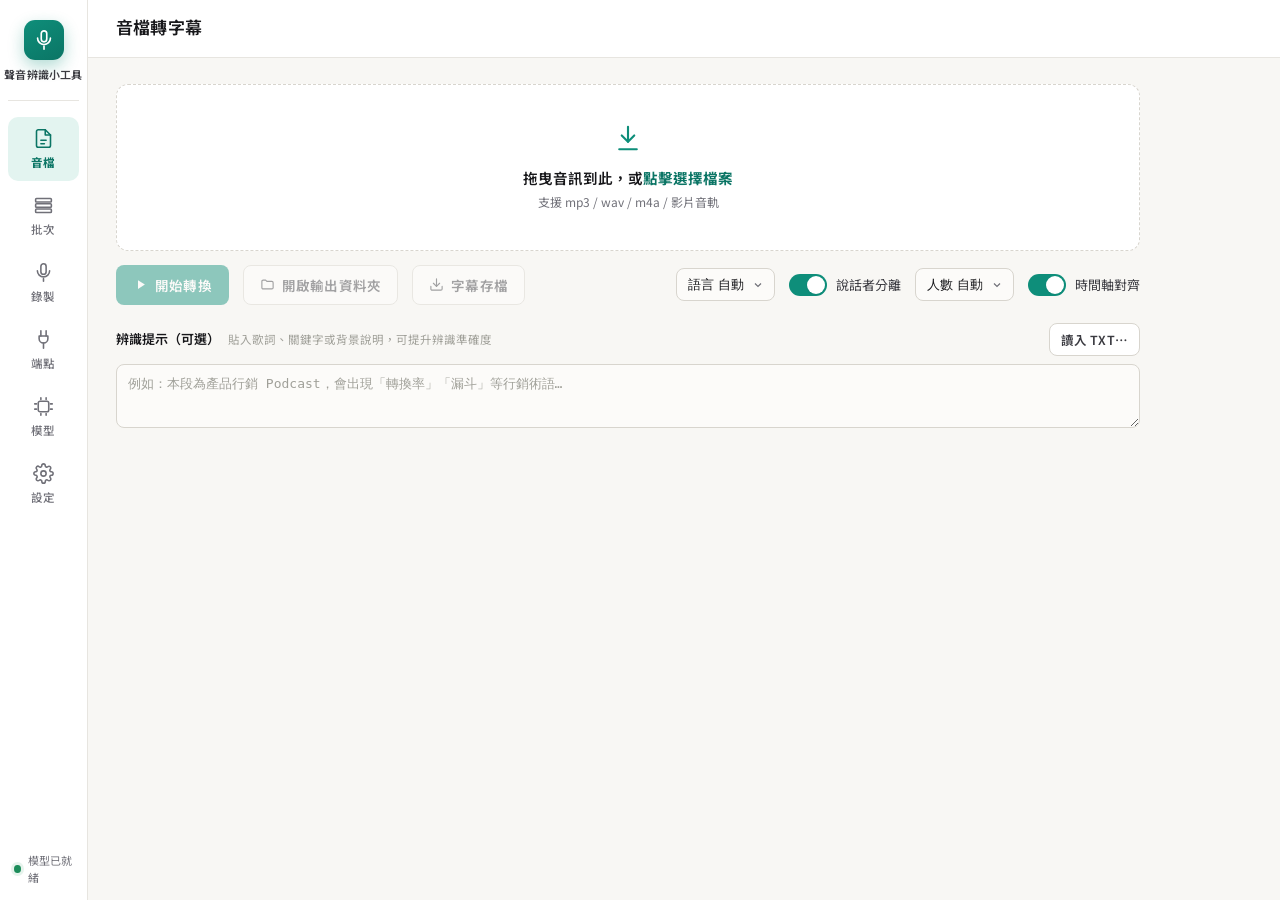
==== commit 1f435a92: "feat(webview): wire session_state.js into index.html and app.js Close the gap identified in ticket 1" ====
--- a/webview/index.html
+++ b/webview/index.html
@@ -323,6 +323,7 @@
 <script src="js/bridge.js"></script>
 <script src="js/i18n.js"></script>
 <script src="js/segments.js"></script>
+<script src="js/session_state.js"></script>
 <script src="js/app.js"></script>
 </body>
 </html>
